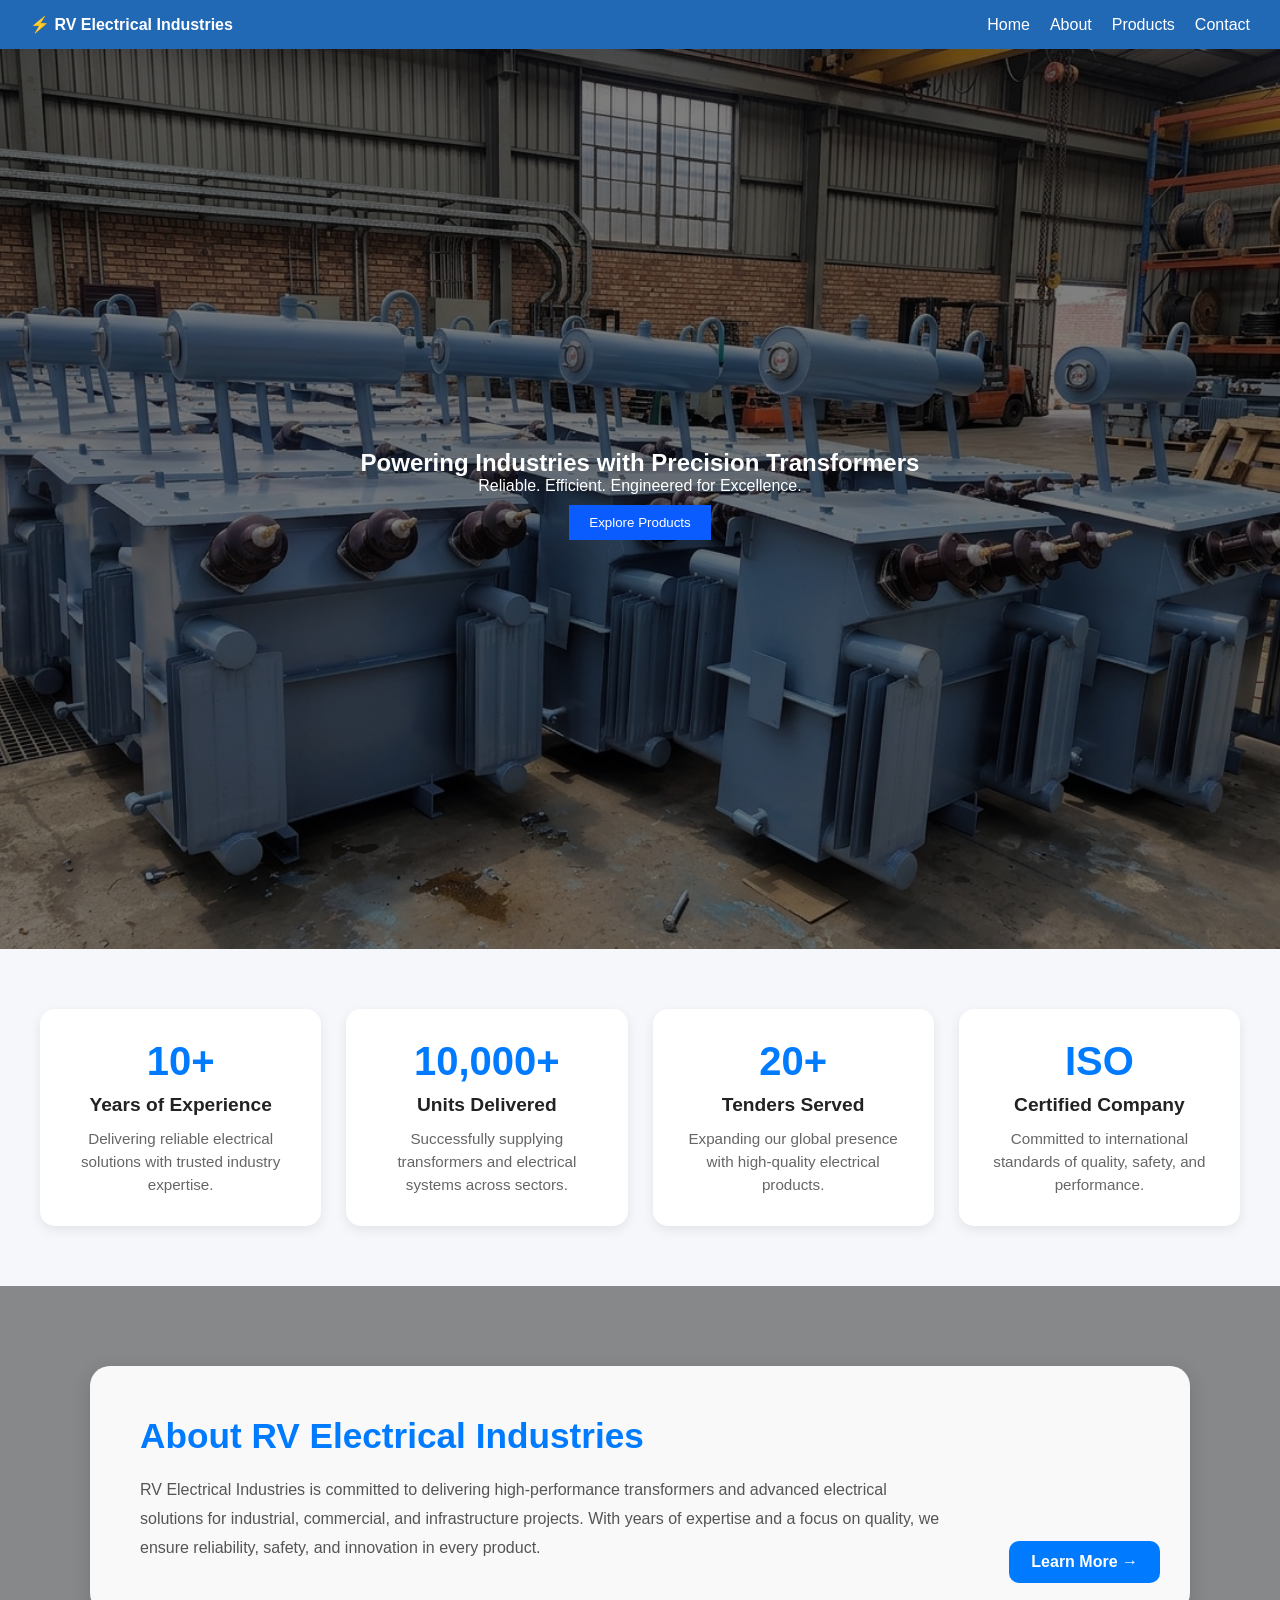
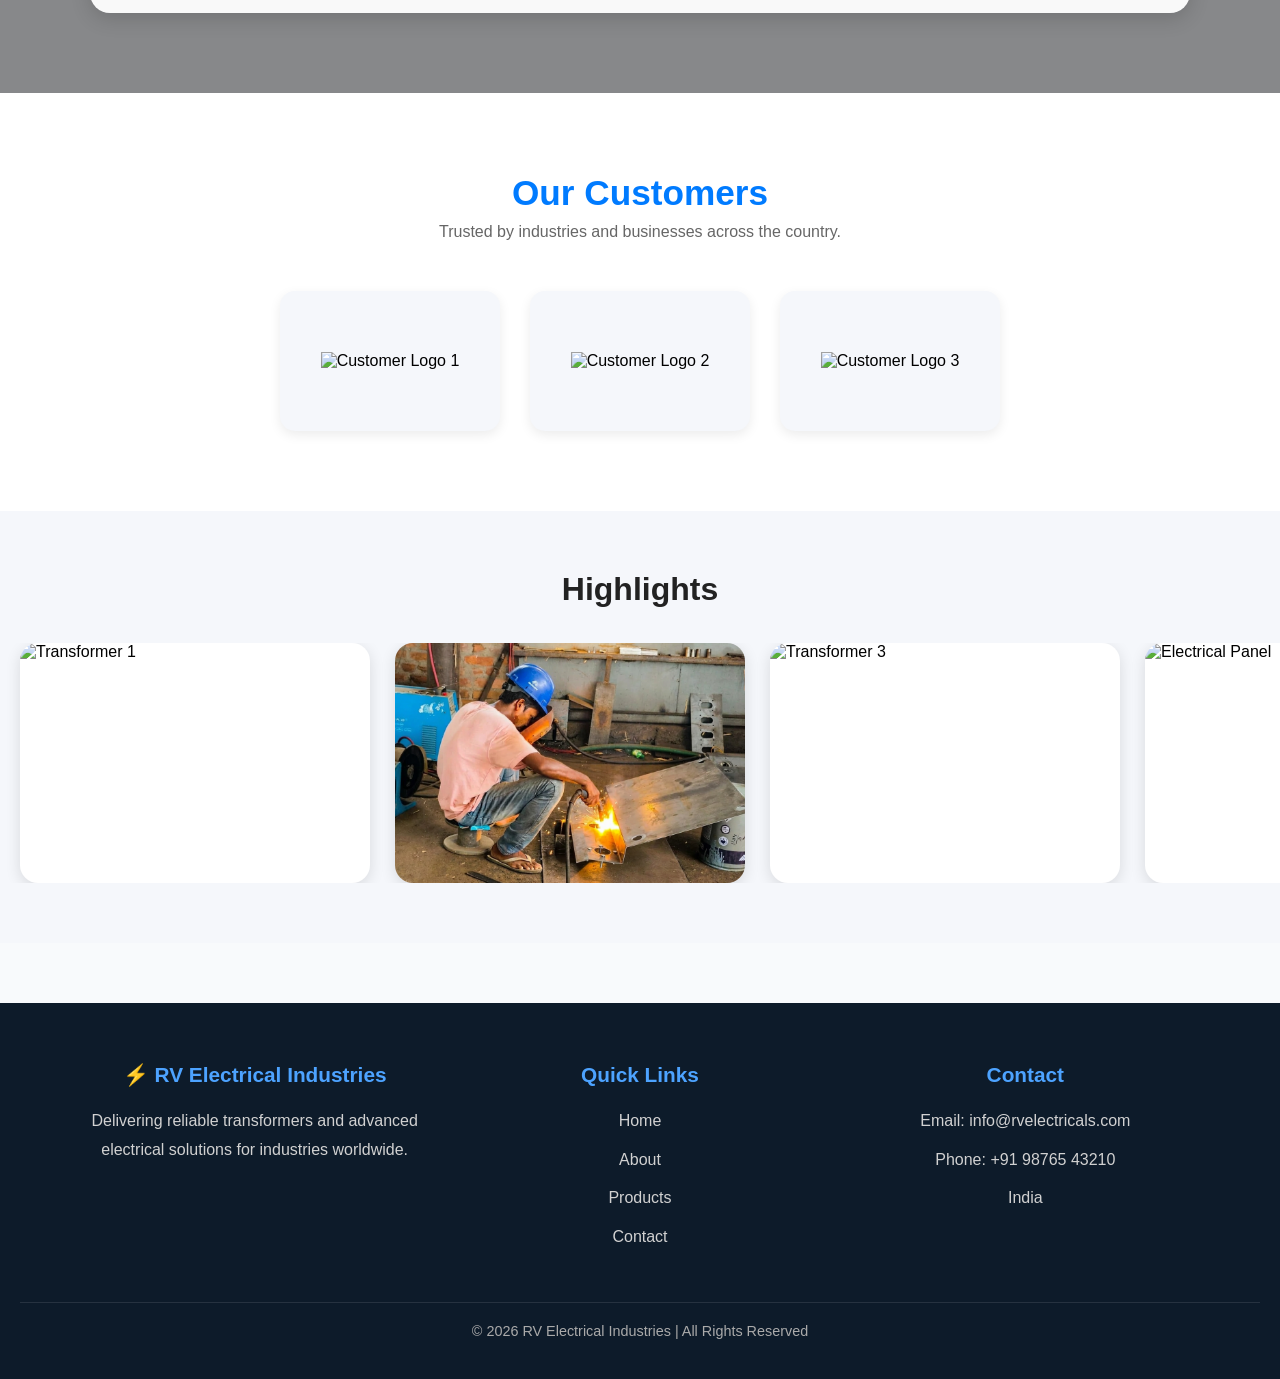
==== index.html @ 07678991 "Index page modif and images add" ====
<!DOCTYPE html>
<html lang="en">
<head>
  <meta charset="UTF-8">
  <title>RV Electrical Industries - Home</title>

  <link rel="stylesheet" href="css/styles.css">
  <script src="js/script.js" defer></script>

  <style>
    .hero {
      position: relative;
      height: 100vh;
      display: flex;
      align-items: center;
      justify-content: center;
      overflow: hidden;
      color: white;
      text-align: center;
    }

    /* Background Image Placeholder */
    .hero::before {
      content: "";
      position: absolute;
      inset: 0;

      /* INSERT IMAGE HERE */
      background-image: url("Images/Gemini_Generated_Image_.png");

      background-size: cover;
      background-position: center;
      background-repeat: no-repeat;

      filter: brightness(0.5);
      z-index: -1;
    }

    .hero-content {
      position: relative;
      z-index: 1;
    }
  </style>
</head>

<body>

<nav>
  <div><b>⚡ RV Electrical Industries</b></div>

  <div class="menu-toggle" onclick="toggleMenu()">☰</div>

  <ul id="navLinks">
    <li><a href="index.html">Home</a></li>
    <li><a href="about.html">About</a></li>
    <li><a href="products.html">Products</a></li>
    <li><a href="contact.html">Contact</a></li>
  </ul>
</nav>

<section class="hero">
  <div class="hero-content">
    <h1>Powering Industries with Precision Transformers</h1>
    <p>Reliable. Efficient. Engineered for Excellence.</p>

    <a href="products.html">
      <button class="btn btn-primary">Explore Products</button>
    </a>
  </div>
</section>
<section>
<div class="stats-section">

  <div class="stat-card">
    <h2>10+</h2>
    <h4>Years of Experience</h4>
    <p>Delivering reliable electrical solutions with trusted industry expertise.</p>
  </div>

  <div class="stat-card">
    <h2>10,000+</h2>
    <h4>Units Delivered</h4>
    <p>Successfully supplying transformers and electrical systems across sectors.</p>
  </div>

  <div class="stat-card">
    <h2>20+</h2>
    <h4>Tenders Served</h4>
    <p>Expanding our global presence with high-quality electrical products.</p>
  </div>

  <div class="stat-card">
    <h2>ISO</h2>
    <h4>Certified Company</h4>
    <p>Committed to international standards of quality, safety, and performance.</p>
  </div>

  </section>

<!-- About Section -->

<section class="about-section">

  <div class="about-card">

    <div class="about-content">

      <h2>About RV Electrical Industries</h2>

      <p>
        RV Electrical Industries is committed to delivering high-performance transformers
        and advanced electrical solutions for industrial, commercial, and
        infrastructure projects. With years of expertise and a focus on quality,
        we ensure reliability, safety, and innovation in every product.
      </p>

      <a href="about.html" class="about-btn">
        Learn More →
      </a>

    </div>

  </div>

</section>

<!-- Our Customers Section -->

<section class="customers-section">

  <h2 class="customers-title">Our Customers</h2>

  <p class="customers-subtitle">
    Trusted by industries and businesses across the country.
  </p>

  <div class="customers-container">

    <div class="customer-card">
      <img src="images/customer1.png" alt="Customer Logo 1">
    </div>

    <div class="customer-card">
      <img src="images/customer2.png" alt="Customer Logo 2">
    </div>

    <div class="customer-card">
      <img src="images/customer3.png" alt="Customer Logo 3">
    </div>

  </div>

</section>

  <!-- Auto Scrolling Image Cards Section -->
<section class="scroll-gallery">

  <h2 class="gallery-title">Highlights</h2>

  <div class="scroll-container">
    <div class="scroll-track">

      <!-- Cards -->
      <div class="image-card">
        <img src="C:\COMP\Prot2 CG\Images\Firefly_Gemini Flash_Enhance the lighting and enhance the overall dynamics of the photo 61702.png" alt="Transformer 1">
      </div>

      <div class="image-card">
        <img src="Images/Firefly_Gemini Flash_Make the subject wear a workers helmat and make it look aesthatically pleasing and do 90507.png" alt="Transformer 2">
      </div>

      <div class="image-card">
        <img src="C:\COMP\Prot2 CG\Images\Firefly_Gemini Flash_Just enhance and improve the lightings 439904.png" alt="Transformer 3">
      </div>

      <div class="image-card">
        <img src="C:\COMP\Prot2 CG\Images\Firefly_Gemini Flash_Just enhance and improve the lightings  620060.png" alt="Electrical Panel">
      </div>

      <div class="image-card">
        <img src="Images/Firefly_Gemini Flash_Just enhance and improve the lightings 439904.png" alt="Industrial Equipment">
      </div>

      <!-- Duplicate cards for smooth infinite scrolling -->

      <div class="image-card">
        <img src="C:\COMP\Prot2 CG\Images\Firefly_Gemini Flash_Enhance the lighting and enhance the overall dynamics of the photo 61702.png" alt="Transformer 1">
      </div>

      <div class="image-card">
        <img src="Images/Firefly_Gemini Flash_Make the subject wear a workers helmat and make it look aesthatically pleasing and do 90507.png" alt="Transformer 2">
      </div>

      <div class="image-card">
        <img src="C:\COMP\Prot2 CG\Images\Firefly_Gemini Flash_Just enhance and improve the lightings 439904.png" alt="Transformer 3">
      </div>

      <div class="image-card">
        <img src="C:\COMP\Prot2 CG\Images\Firefly_Gemini Flash_Just enhance and improve the lightings  620060.png" alt="Electrical Panel">
      </div>

      <div class="image-card">
        <img src="Images/Firefly_Gemini Flash_Just enhance and improve the lightings 439904.png" alt="Industrial Equipment">
      </div>

    </div>
  </div>

</section>
</div>

<footer class="footer">

  <div class="footer-container">

    <div class="footer-box">
      <h3>⚡ RV Electrical Industries</h3>
      <p>
        Delivering reliable transformers and advanced electrical
        solutions for industries worldwide.
      </p>
    </div>

    <div class="footer-box">
      <h3>Quick Links</h3>

      <a href="index.html">Home</a>
      <a href="about.html">About</a>
      <a href="products.html">Products</a>
      <a href="contact.html">Contact</a>
    </div>

    <div class="footer-box">
      <h3>Contact</h3>

      <p>Email: info@rvelectricals.com</p>
      <p>Phone: +91 98765 43210</p>
      <p>India</p>
    </div>

  </div>

  <div class="footer-bottom">
    <p>© 2026 RV Electrical Industries | All Rights Reserved</p>
  </div>

</footer>
</body>
</html>
---- css/styles.css ----
:root{
  --primary:#0b5cff;
  --dark:#0f172a;
  --bg:#f8fafc;
  --card:#ffffff;
}

*{
  margin:0;
  padding:0;
  box-sizing:border-box;
  font-family:Arial, sans-serif;
}

body{
  background:var(--bg);
    margin: 0;
  padding: 0;
}

/* NAVBAR */
nav{
  display:flex;
  justify-content:space-between;
  align-items:center;
  padding:15px 30px;
  background:#fff;
  box-shadow:0 2px 10px rgba(0,0,0,0.05);
}

nav ul{
  display:flex;
  gap:20px;
  list-style:none;
}

nav a{
  text-decoration:none;
  color:black;
}

.menu-toggle{
  display:none;
  cursor:pointer;
}

/* HERO */
.hero{
  height:80vh;
  background:url('https://imagehttps://stock.adobe.com/search?k=distribution+transformers.unsplash.com/photo-1581090700227-1e37b190418e') center/cover no-repeat;
  display:flex;
  justify-content:center;
  align-items:center;
  text-align:center;
  color:white;
  position:relative;
}

.hero::after{
  content:\"\"; position:absolute; inset:0;
  background:rgba(0,0,0,0.6);
}

.hero-content{
  position:relative;
  z-index:1;
}

.btn{
  padding:10px 20px;
  margin:10px;
  border:none;
  cursor:pointer;
}

.btn-primary{
  background:var(--primary);
  color:white;
}

/* GRID */
.grid{
  display:grid;
  gap:20px;
}

.products{
  grid-template-columns:repeat(auto-fit,minmax(220px,1fr));
}

.card{
  background:white;
  padding:20px;
  border-radius:10px;
  box-shadow:0 4px 10px rgba(0,0,0,0.1);
}

/* CONTACT */
form{
  max-width:500px;
  margin:auto;
  display:grid;
  gap:10px;
}

input, textarea{
  padding:10px;
}

/* FOOTER */
footer{
  background:var(--dark);
  color:white;
  text-align:center;
  padding:20px;
}

/* RESPONSIVE */
@media(max-width:768px){
  nav ul{
    display:none;
    flex-direction:column;
    position:absolute;
    background:white;
    top:60px;
    right:20px;
    padding:20px;
  }

  nav ul.active{
    display:flex;
  }

  .menu-toggle{
    display:block;
  }
}
nav {
  background-color: #2168b5; /* Blue background */
  padding: 15px 30px;
  display: flex;
  justify-content: space-between;
  align-items: center;
}

nav a,
nav b,
.menu-toggle {
  color: white;
  text-decoration: none;
}

.stats-section {
  display: grid;
  grid-template-columns: repeat(auto-fit, minmax(220px, 1fr));
  gap: 25px;
  padding: 60px 40px;
  background: #f5f7fb;
}

.stat-card {
  background: white;
  padding: 30px 25px;
  border-radius: 15px;
  text-align: center;
  box-shadow: 0 4px 12px rgba(0,0,0,0.08);
  transition: transform 0.3s ease;
}

.stat-card:hover {
  transform: translateY(-5px);
}

.stat-card h2 {
  font-size: 2.5rem;
  color: #007BFF;
  margin-bottom: 10px;
}

.stat-card h4 {
  font-size: 1.2rem;
  margin-bottom: 12px;
  color: #222;
}

.stat-card p {
  font-size: 0.95rem;
  color: #666;
  line-height: 1.5;
}

/* Full Width Scrolling Gallery */

.scroll-gallery {
  width: 100%;
  padding: 60px 0;
  background: #f5f7fb;
  overflow: hidden;
}

.gallery-title {
  text-align: center;
  font-size: 2rem;
  margin-bottom: 35px;
  color: #222;
}

.scroll-container {
  width: 100vw;          /* Full screen width */
  overflow: hidden;
}

.scroll-track {
  display: flex;
  gap: 25px;
  width: max-content;
  animation: scrollLeft 20s linear infinite;
  padding-left: 20px;
}

.image-card {
  width: 350px;
  height: 240px;
  flex-shrink: 0;
  border-radius: 18px;
  overflow: hidden;
  background: white;
  box-shadow: 0 4px 15px rgba(0,0,0,0.12);
}

.image-card img {
  width: 100%;
  height: 100%;
  object-fit: cover;
}

/* Infinite Smooth Scrolling */

@keyframes scrollLeft {
  from {
    transform: translateX(0);
  }

  to {
    transform: translateX(-50%);
  }
}

/* About Section */

.about-section {
  padding: 80px 20px;
  background: #f5f7fb;
  display: flex;
  justify-content: center;
}

.about-card {
  max-width: 1100px;
  width: 100%;
  background: white;
  border-radius: 20px;
  padding: 50px;
  box-shadow: 0 6px 20px rgba(0,0,0,0.1);
  position: relative;
  overflow: hidden;
}

.about-content h2 {
  font-size: 2.2rem;
  color: #007BFF;
  margin-bottom: 20px;
}

.about-content p {
  font-size: 1rem;
  line-height: 1.8;
  color: #555;
  max-width: 800px;
}

/* Button */

.about-btn {
  position: absolute;
  bottom: 30px;
  right: 30px;

  background: #007BFF;
  color: white;
  text-decoration: none;

  padding: 12px 22px;
  border-radius: 10px;

  font-weight: bold;
  transition: 0.3s ease;
}

.about-btn:hover {
  background: #0056cc;
  transform: translateY(-2px);
}

.scroll-gallery {
  display: block;
  clear: both;
}

/* Footer */

.footer {
  background: #0d1b2a;
  color: white;
  padding-top: 60px;
  margin-top: 60px;
}

.footer-container {
  width: 90%;
  max-width: 1200px;
  margin: auto;

  display: grid;
  grid-template-columns: repeat(auto-fit, minmax(250px, 1fr));
  gap: 40px;

  padding-bottom: 40px;
}

.footer-box h3 {
  margin-bottom: 20px;
  font-size: 1.3rem;
  color: #4da3ff;
}

.footer-box p,
.footer-box a {
  color: #d1d1d1;
  text-decoration: none;
  line-height: 1.8;
  display: block;
  margin-bottom: 10px;
}

.footer-box a:hover {
  color: white;
}

.footer-bottom {
  text-align: center;
  border-top: 1px solid rgba(255,255,255,0.1);
  padding: 20px;
  font-size: 0.9rem;
  color: #aaa;
}

/* Customers Section */

.customers-section {
  padding: 80px 20px;
  background: #ffffff;
  text-align: center;
}

.customers-title {
  font-size: 2.2rem;
  color: #007BFF;
  margin-bottom: 10px;
}

.customers-subtitle {
  color: #666;
  margin-bottom: 50px;
  font-size: 1rem;
}

.customers-container {
  display: flex;
  justify-content: center;
  gap: 30px;
  flex-wrap: wrap;
}

.customer-card {
  width: 220px;
  height: 140px;
  background: #f5f7fb;

  border-radius: 15px;

  display: flex;
  align-items: center;
  justify-content: center;

  box-shadow: 0 4px 12px rgba(0,0,0,0.08);

  transition: 0.3s ease;
}

.customer-card:hover {
  transform: translateY(-5px);
}

.customer-card img {
  max-width: 70%;
  max-height: 70%;
  object-fit: contain;
}

/* About Section */

.about-section {
  padding: 80px 20px;

  /* Banner Image */
  background-image: url(" C:\\COMP\\Prot2 CG\\Images\\Firefly_Gemini Flash_align the text in a straight horizontal manner keep the little 220477(1).png");

  background-size: cover;
  background-position: center;
  background-repeat: no-repeat;

  position: relative;

  display: flex;
  justify-content: center;
}

/* Dark Overlay */

.about-section::before {
  content: "";
  position: absolute;
  inset: 0;
  background: rgba(0,0,0,0.45);
}

/* Card */

.about-card {
  max-width: 1100px;
  width: 100%;

  background: rgba(255,255,255,0.95);

  border-radius: 20px;
  padding: 50px;

  box-shadow: 0 6px 20px rgba(0,0,0,0.15);

  position: relative;
  z-index: 1;
}
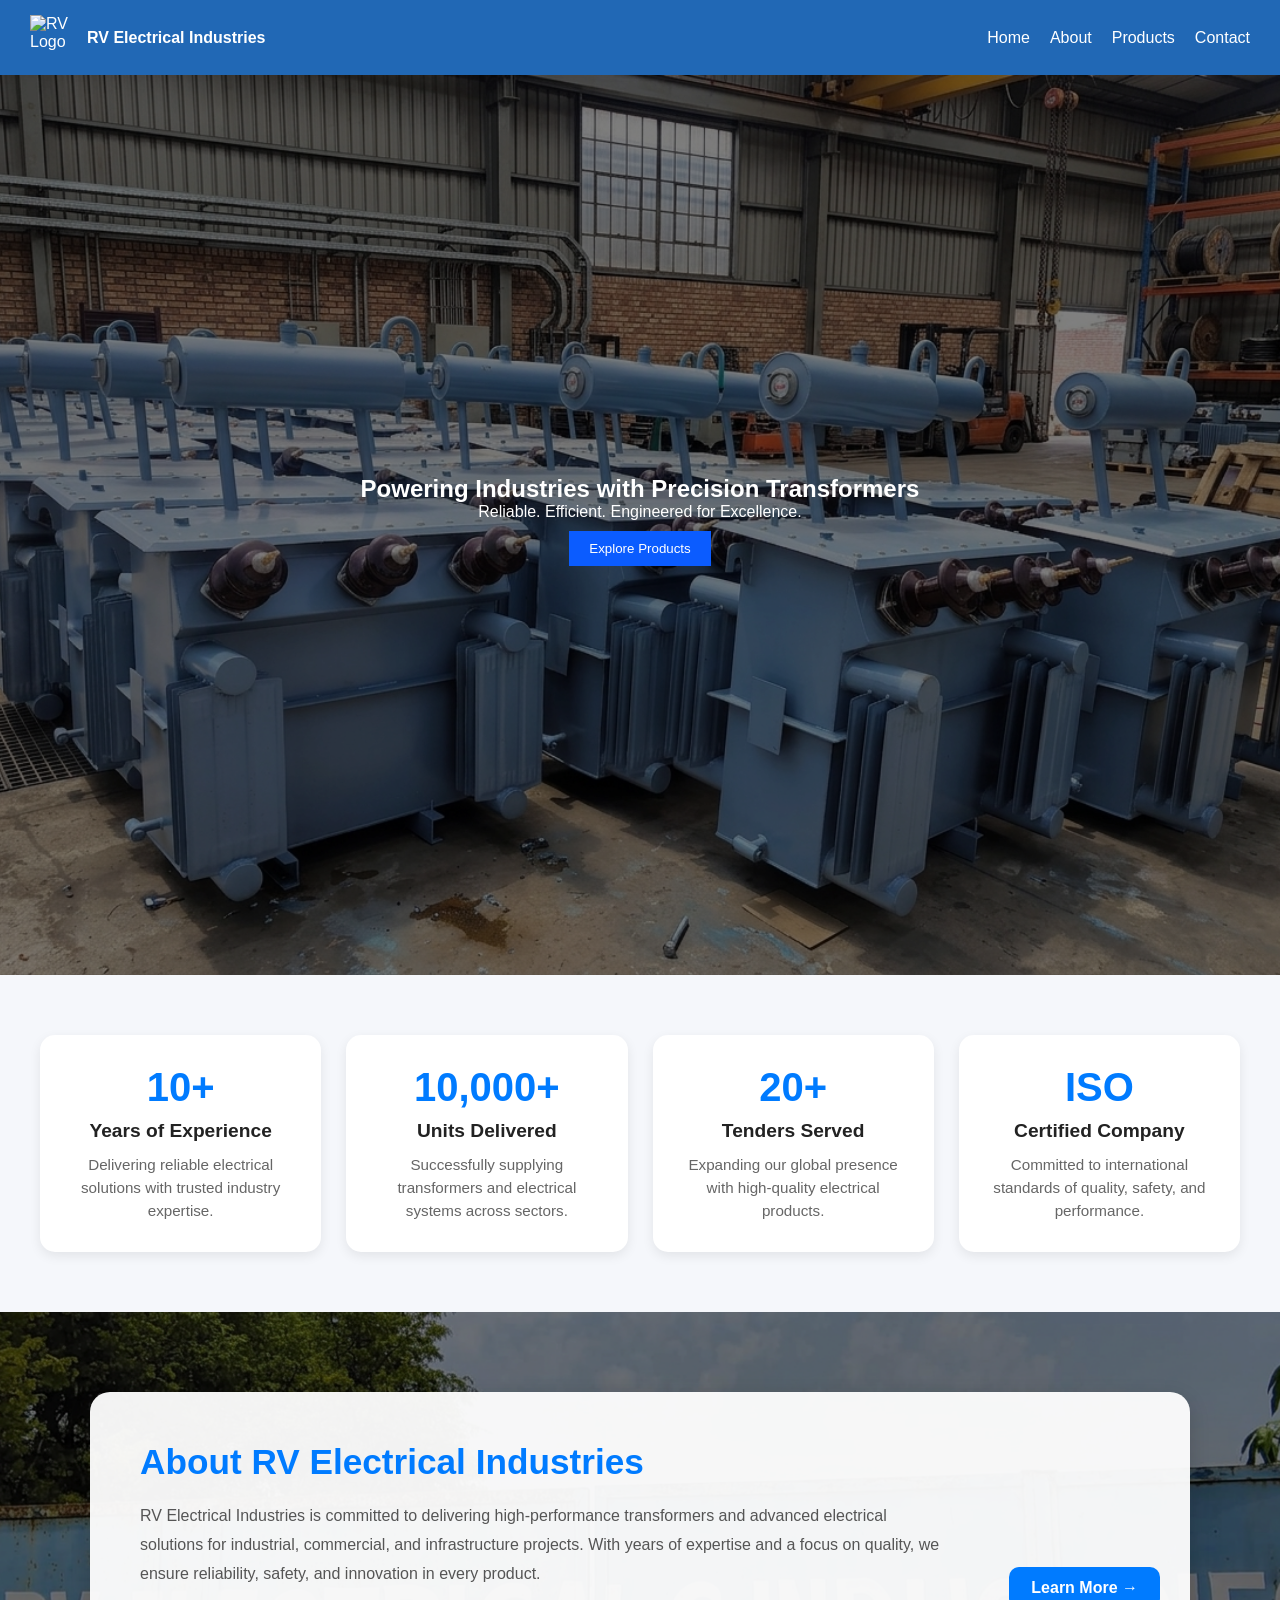
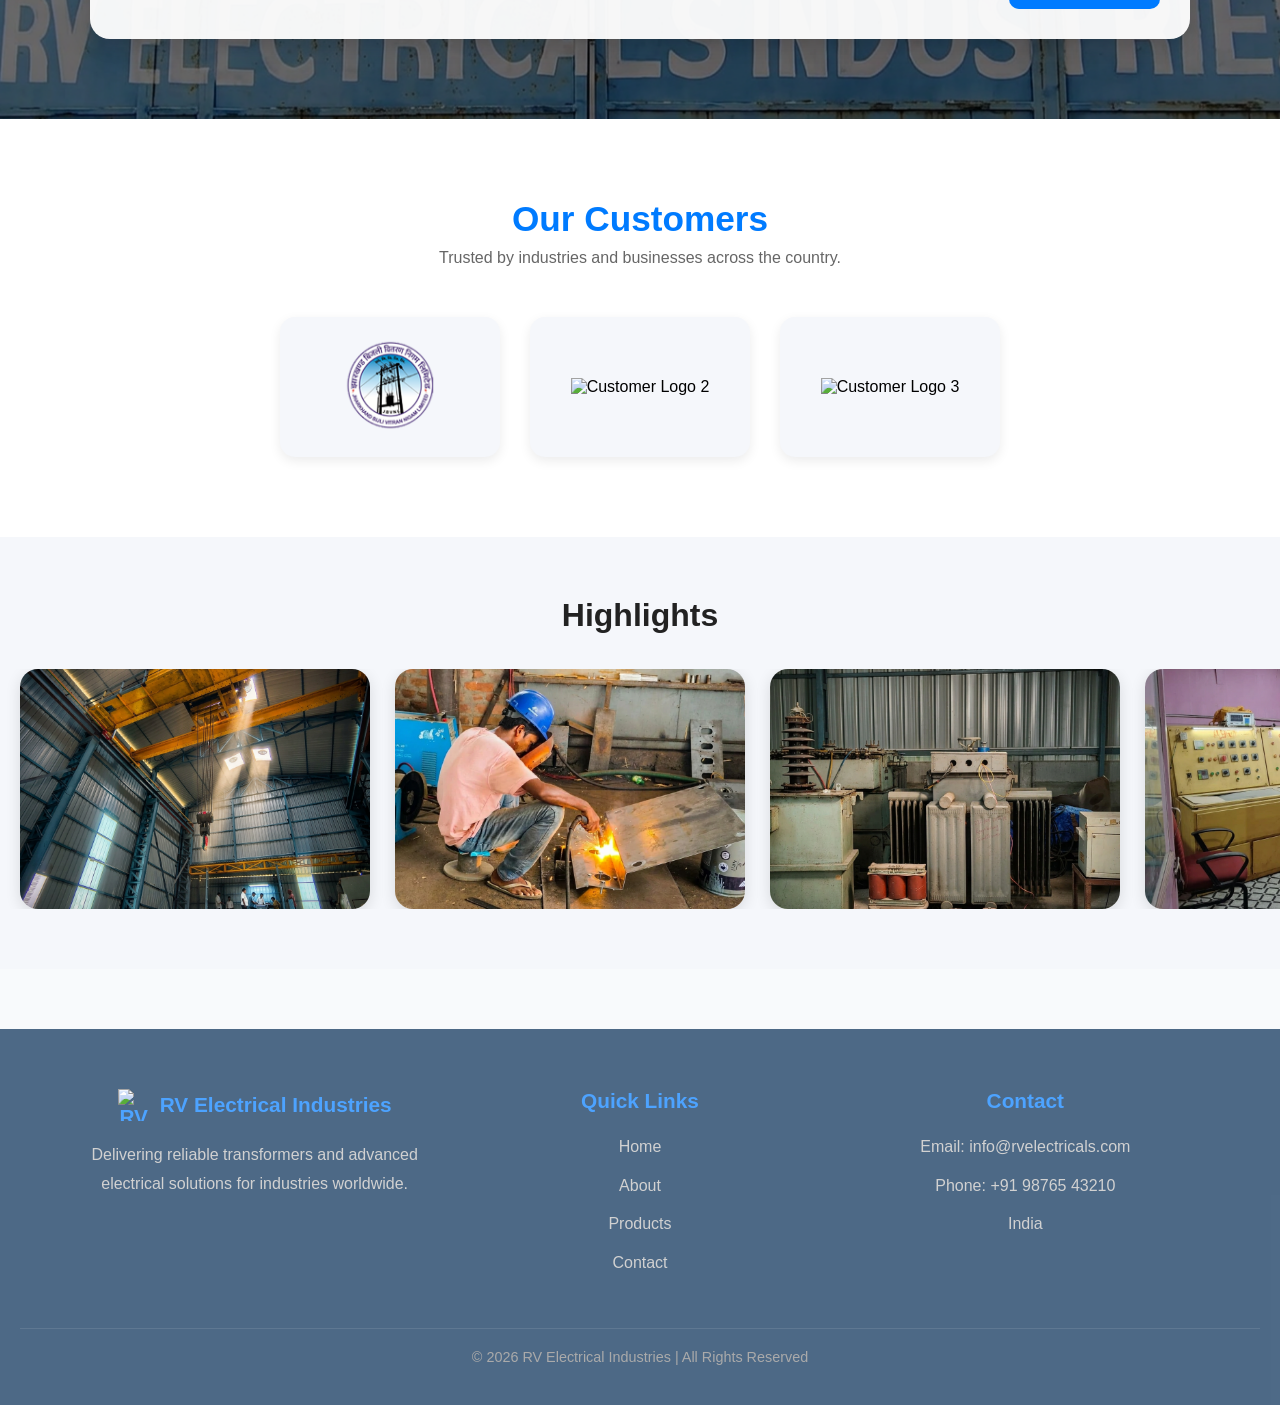
==== commit f2d40f88: "Chanages in the banner and colors" ====
--- a/index.html
+++ b/index.html
@@ -46,7 +46,14 @@
 <body>
 
 <nav>
-  <div><b>⚡ RV Electrical Industries</b></div>
+
+  <div class="logo-section">
+
+    <img src="Images\Firefly.png" alt="RV Logo" class="logo">
+
+    <b>RV Electrical Industries</b>
+
+  </div>
 
   <div class="menu-toggle" onclick="toggleMenu()">☰</div>
 
@@ -56,6 +63,7 @@
     <li><a href="products.html">Products</a></li>
     <li><a href="contact.html">Contact</a></li>
   </ul>
+
 </nav>
 
 <section class="hero">
@@ -137,7 +145,7 @@
   <div class="customers-container">
 
     <div class="customer-card">
-      <img src="images/customer1.png" alt="Customer Logo 1">
+      <img src="Images\JBVNL_logo.png" alt="Customer Logo 1">
     </div>
 
     <div class="customer-card">
@@ -162,7 +170,7 @@
 
       <!-- Cards -->
       <div class="image-card">
-        <img src="C:\COMP\Prot2 CG\Images\Firefly_Gemini Flash_Enhance the lighting and enhance the overall dynamics of the photo 61702.png" alt="Transformer 1">
+        <img src="Images\Firefly_Gemini Flash_Enhance the lighting and enhance the overall dynamics of the photo 61702.png" alt="Transformer 1">
       </div>
 
       <div class="image-card">
@@ -170,11 +178,11 @@
       </div>
 
       <div class="image-card">
-        <img src="C:\COMP\Prot2 CG\Images\Firefly_Gemini Flash_Just enhance and improve the lightings 439904.png" alt="Transformer 3">
-      </div>
-
-      <div class="image-card">
-        <img src="C:\COMP\Prot2 CG\Images\Firefly_Gemini Flash_Just enhance and improve the lightings  620060.png" alt="Electrical Panel">
+        <img src="Images\Firefly_Gemini Flash_Just enhance and improve the lightings 439904.png" alt="Transformer 3">
+      </div>
+
+      <div class="image-card">
+        <img src="Images\Firefly_Gemini Flash_Just enhance and improve the lightings  620060.png" alt="Electrical Panel">
       </div>
 
       <div class="image-card">
@@ -184,7 +192,9 @@
       <!-- Duplicate cards for smooth infinite scrolling -->
 
       <div class="image-card">
-        <img src="C:\COMP\Prot2 CG\Images\Firefly_Gemini Flash_Enhance the lighting and enhance the overall dynamics of the photo 61702.png" alt="Transformer 1">
+        <img src="
+        
+        Images\Firefly_Gemini Flash_Enhance the lighting and enhance the overall dynamics of the photo 61702.png" alt="Transformer 1">
       </div>
 
       <div class="image-card">
@@ -192,11 +202,11 @@
       </div>
 
       <div class="image-card">
-        <img src="C:\COMP\Prot2 CG\Images\Firefly_Gemini Flash_Just enhance and improve the lightings 439904.png" alt="Transformer 3">
-      </div>
-
-      <div class="image-card">
-        <img src="C:\COMP\Prot2 CG\Images\Firefly_Gemini Flash_Just enhance and improve the lightings  620060.png" alt="Electrical Panel">
+        <img src="Images\Firefly_Gemini Flash_Just enhance and improve the lightings 439904.png" alt="Transformer 3">
+      </div>
+
+      <div class="image-card">
+        <img src="Images\Firefly_Gemini Flash_Just enhance and improve the lightings  620060.png" alt="Electrical Panel">
       </div>
 
       <div class="image-card">
@@ -214,7 +224,7 @@
   <div class="footer-container">
 
     <div class="footer-box">
-      <h3>⚡ RV Electrical Industries</h3>
+      <h3><img src="Images/Firefly.png" alt="RV Logo" class="footer-logo"> RV Electrical Industries</h3>
       <p>
         Delivering reliable transformers and advanced electrical
         solutions for industries worldwide.
--- a/css/styles.css
+++ b/css/styles.css
@@ -42,6 +42,21 @@
 .menu-toggle{
   display:none;
   cursor:pointer;
+}
+
+/* Logo Section */
+
+.logo-section {
+  display: flex;
+  align-items: center;
+  gap: 12px;
+  color: white;
+}
+
+.logo {
+  width: 45px;
+  height: 45px;
+  object-fit: contain;
 }
 
 /* HERO */
@@ -310,7 +325,7 @@
 /* Footer */
 
 .footer {
-  background: #0d1b2a;
+  background: #082f57b5;
   color: white;
   padding-top: 60px;
   margin-top: 60px;
@@ -332,6 +347,15 @@
   margin-bottom: 20px;
   font-size: 1.3rem;
   color: #4da3ff;
+  display: inline-flex;
+  align-items: center;
+  gap: 10px;
+}
+
+.footer-logo {
+  width: 32px;
+  height: 32px;
+  object-fit: contain;
 }
 
 .footer-box p,
@@ -414,7 +438,7 @@
   padding: 80px 20px;
 
   /* Banner Image */
-  background-image: url(" C:\\COMP\\Prot2 CG\\Images\\Firefly_Gemini Flash_align the text in a straight horizontal manner keep the little 220477(1).png");
+  background-image: url("CSS Images/Firefly_Gemini Flash_align the text in a straight horizontal manner keep the little 220477(1).png");
 
   background-size: cover;
   background-position: center;
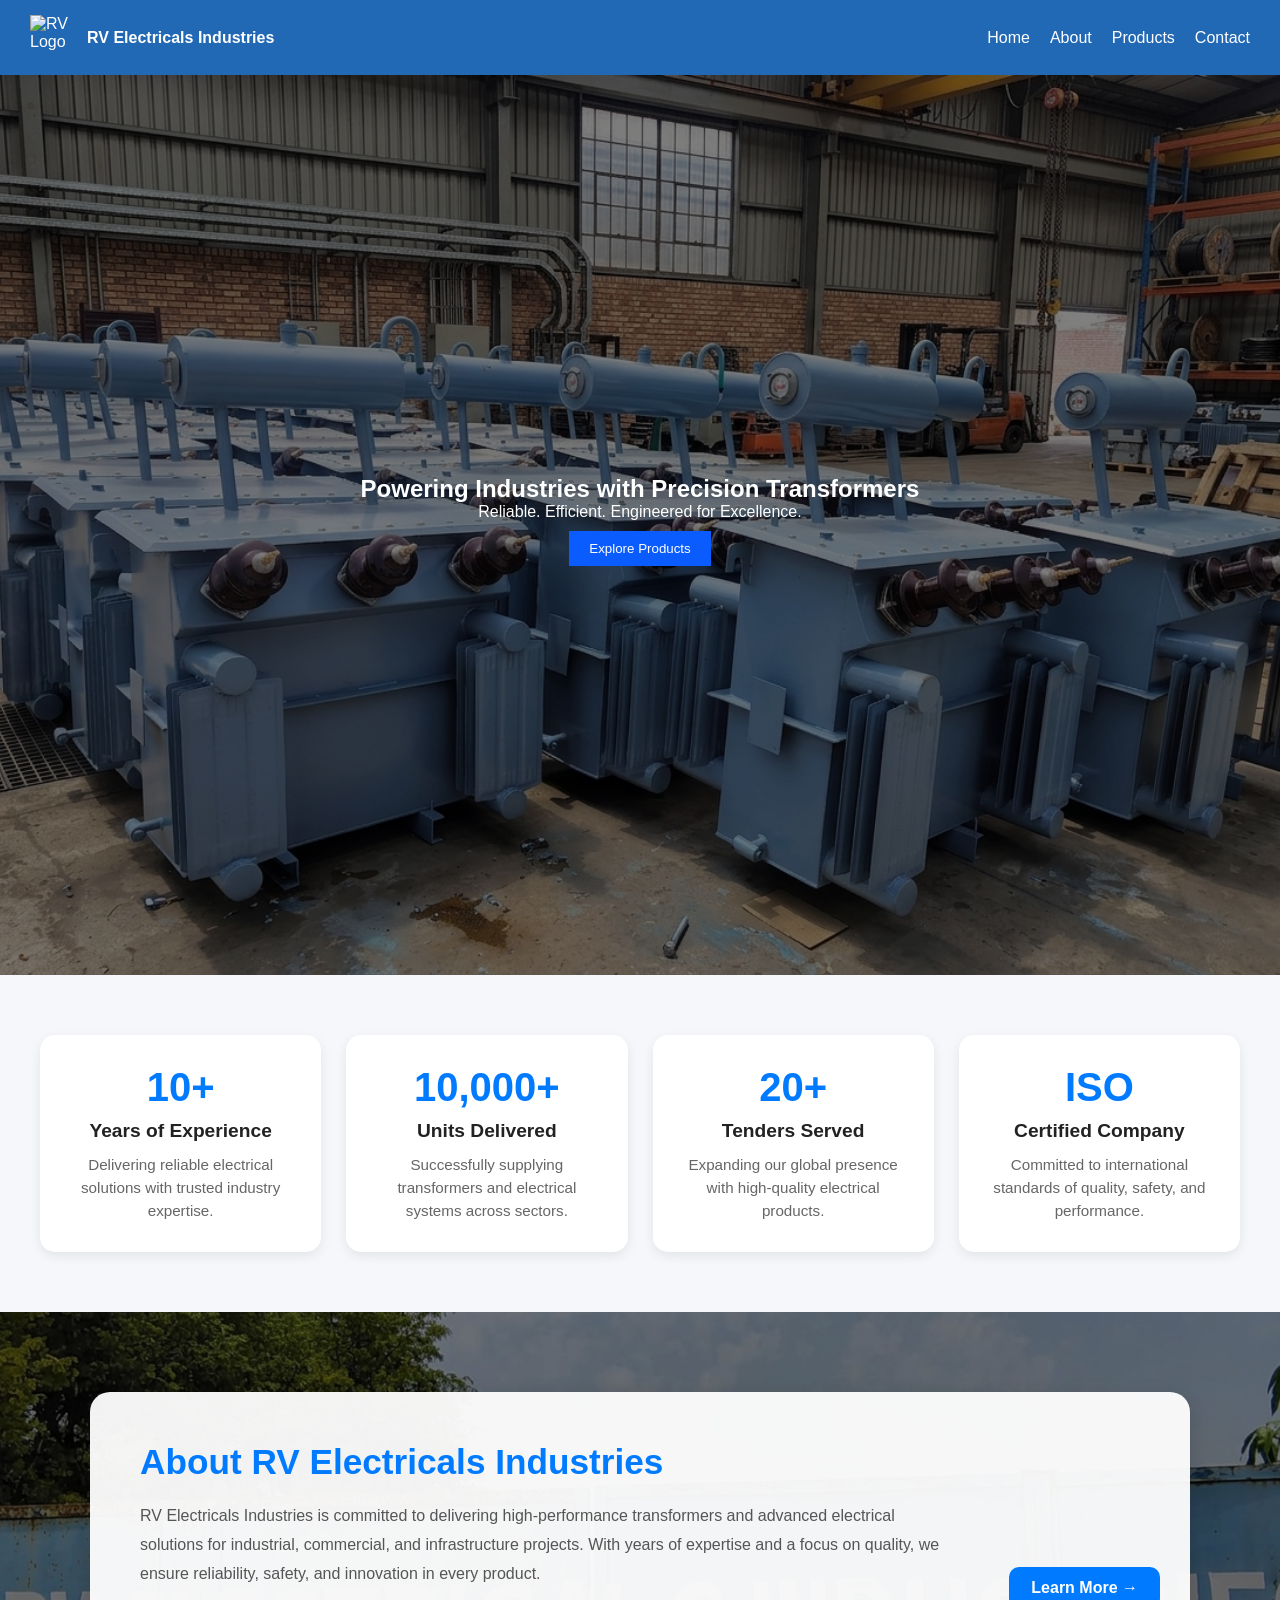
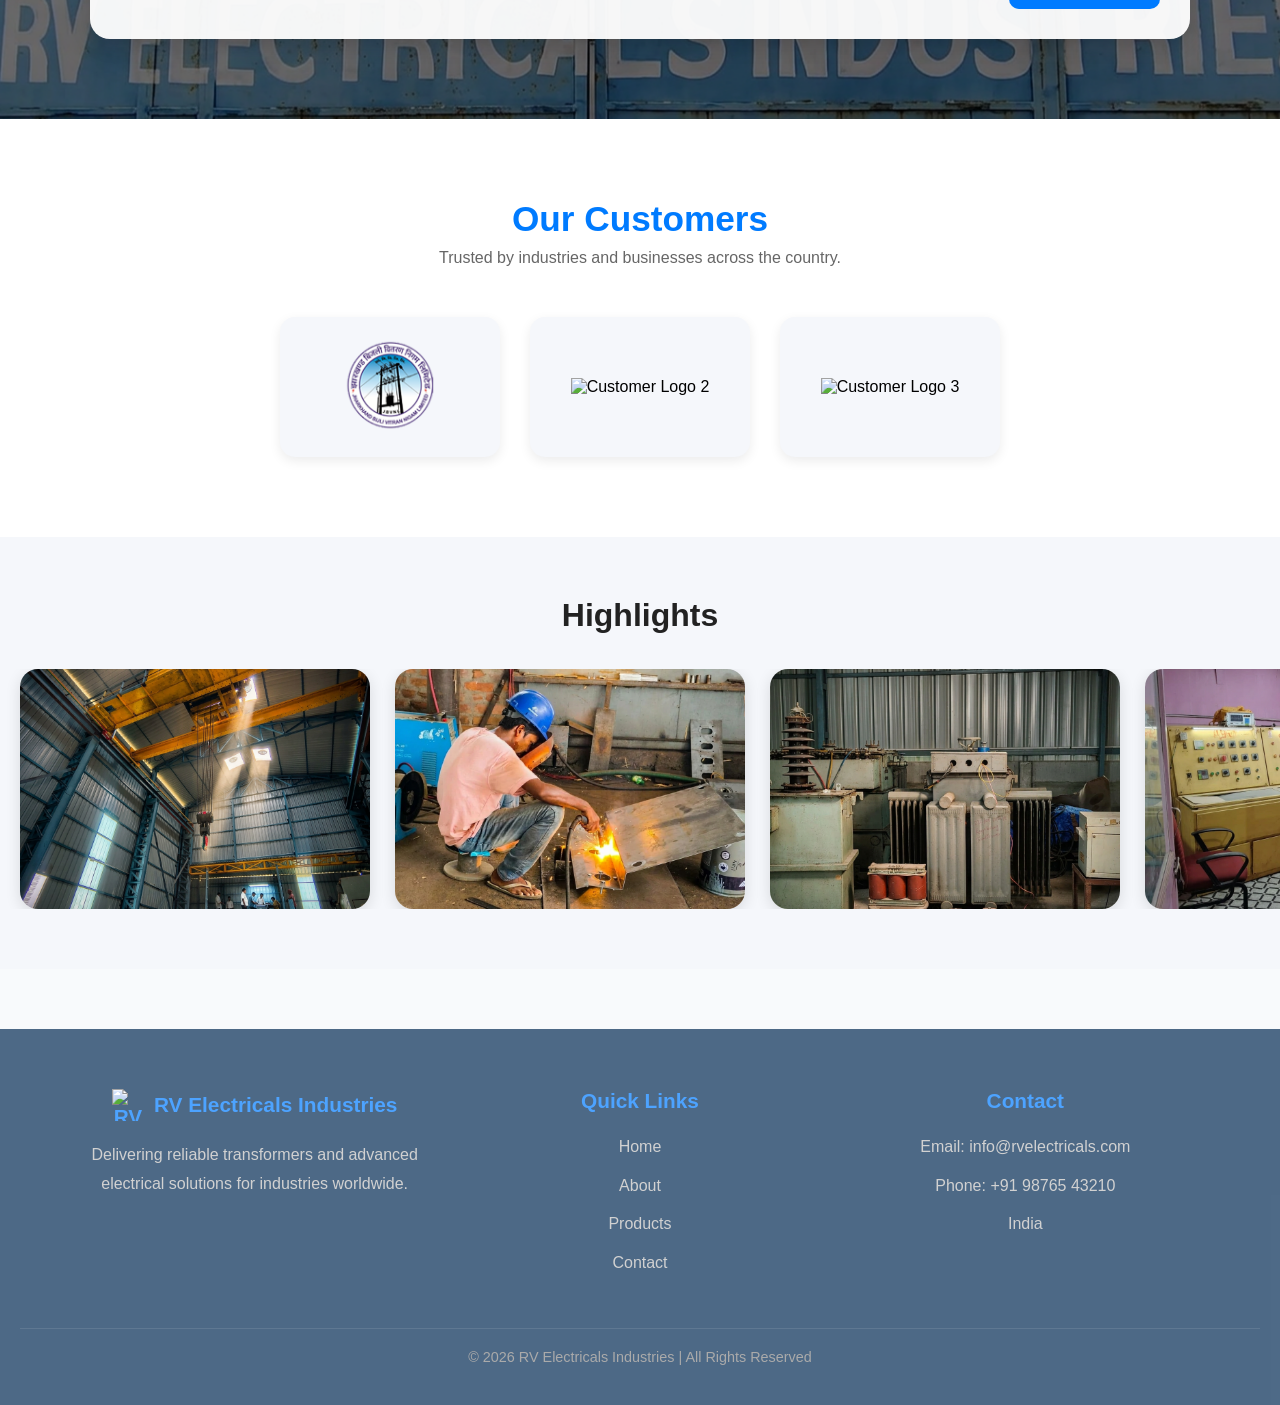
==== commit 82e9e35d: "Update ed name" ====
--- a/index.html
+++ b/index.html
@@ -2,7 +2,7 @@
 <html lang="en">
 <head>
   <meta charset="UTF-8">
-  <title>RV Electrical Industries - Home</title>
+  <title>RV Electricals Industries - Home</title>
 
   <link rel="stylesheet" href="css/styles.css">
   <script src="js/script.js" defer></script>
@@ -51,7 +51,7 @@
 
     <img src="Images\Firefly.png" alt="RV Logo" class="logo">
 
-    <b>RV Electrical Industries</b>
+    <b>RV Electricals Industries</b>
 
   </div>
 
@@ -113,10 +113,10 @@
 
     <div class="about-content">
 
-      <h2>About RV Electrical Industries</h2>
+      <h2>About RV Electricals Industries</h2>
 
       <p>
-        RV Electrical Industries is committed to delivering high-performance transformers
+        RV Electricals Industries is committed to delivering high-performance transformers
         and advanced electrical solutions for industrial, commercial, and
         infrastructure projects. With years of expertise and a focus on quality,
         we ensure reliability, safety, and innovation in every product.
@@ -224,7 +224,7 @@
   <div class="footer-container">
 
     <div class="footer-box">
-      <h3><img src="Images/Firefly.png" alt="RV Logo" class="footer-logo"> RV Electrical Industries</h3>
+      <h3><img src="Images/Firefly.png" alt="RV Logo" class="footer-logo"> RV Electricals Industries</h3>
       <p>
         Delivering reliable transformers and advanced electrical
         solutions for industries worldwide.
@@ -251,9 +251,9 @@
   </div>
 
   <div class="footer-bottom">
-    <p>© 2026 RV Electrical Industries | All Rights Reserved</p>
+    <p>© 2026 RV Electricals Industries | All Rights Reserved</p>
   </div>
 
 </footer>
 </body>
-</html>+</html>
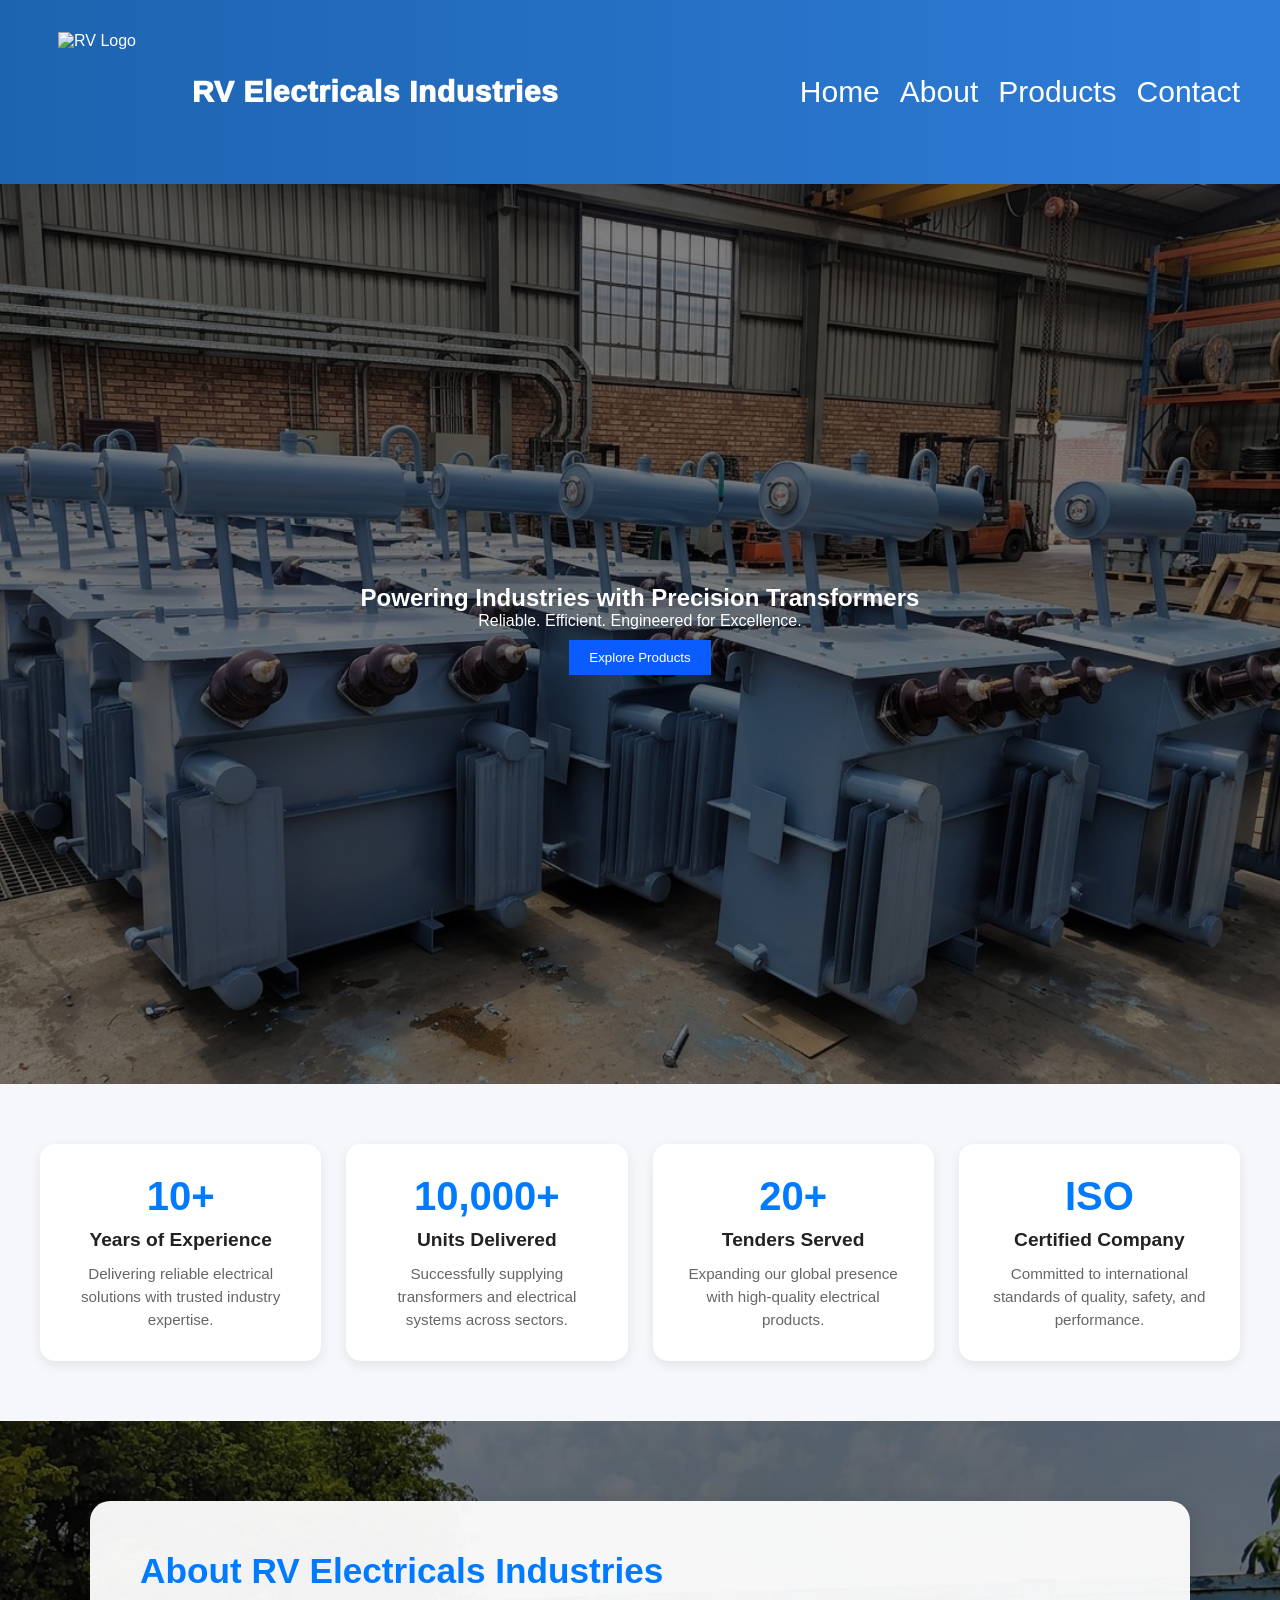
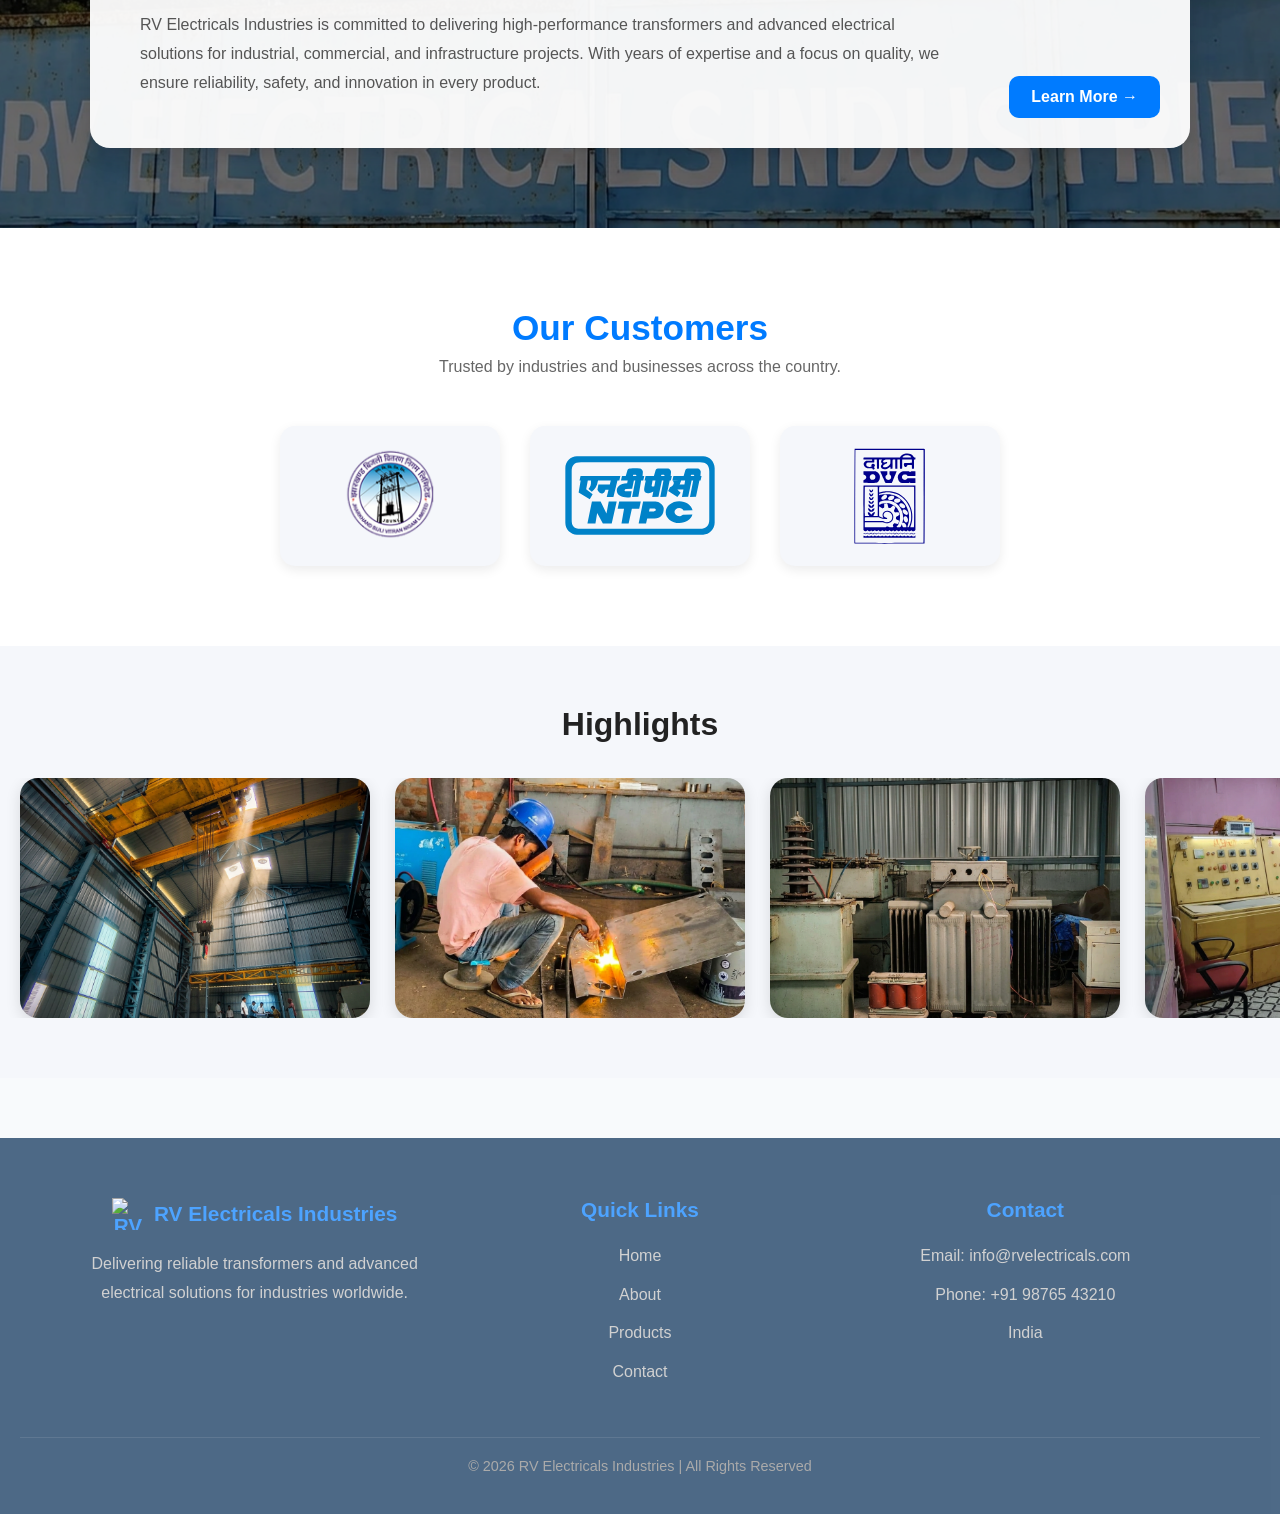
==== commit 9fe0e424: "Nav broad2" ====
--- a/index.html
+++ b/index.html
@@ -149,11 +149,11 @@
     </div>
 
     <div class="customer-card">
-      <img src="images/customer2.png" alt="Customer Logo 2">
+      <img src="Images\National_Thermal_Power_logo.svg" alt="Customer Logo 2">
     </div>
 
     <div class="customer-card">
-      <img src="images/customer3.png" alt="Customer Logo 3">
+      <img src="Images\Damodar_Valley_Corporation_Logo.svg" alt="Customer Logo 3">
     </div>
 
   </div>
--- a/css/styles.css
+++ b/css/styles.css
@@ -37,6 +37,7 @@
 nav a{
   text-decoration:none;
   color:black;
+  font-size: 30px;
 }
 
 .menu-toggle{
@@ -49,14 +50,22 @@
 .logo-section {
   display: flex;
   align-items: center;
-  gap: 12px;
+  gap: 14px;
+  padding: 12px 18px;
+  border-radius: 14px;
   color: white;
 }
 
 .logo {
-  width: 45px;
-  height: 45px;
+  width: 120px;
+  height: 120px;
   object-fit: contain;
+}
+
+nav b {
+  font-size: 30px;
+  font-weight: 1000;
+  letter-spacing: 0.02em;
 }
 
 /* HERO */
@@ -151,11 +160,12 @@
   }
 }
 nav {
-  background-color: #2168b5; /* Blue background */
-  padding: 15px 30px;
+  background: linear-gradient(90deg, #1d64b0 0%, #2f7cd8 100%);
+  padding: 20px 40px;
   display: flex;
   justify-content: space-between;
   align-items: center;
+  min-height: 96px;
 }
 
 nav a,
@@ -474,4 +484,195 @@
 
   position: relative;
   z-index: 1;
+}
+
+.products-page{
+
+    width:90%;
+    max-width:1300px;
+
+    margin:auto;
+
+    padding:80px 0;
+
+    background:white;
+}
+
+
+.product-item{
+
+    display:flex;
+
+    align-items:center;
+
+    justify-content:space-between;
+
+    gap:100px;
+
+    min-height:85vh;
+
+    padding:60px 0;
+
+    opacity:0;
+
+    transform:translateY(80px);
+
+    transition:opacity 1.2s ease,
+               transform 1.2s ease;
+
+}
+
+
+.product-item.show{
+
+    opacity:1;
+
+    transform:translateY(0);
+
+}
+
+
+.reverse{
+
+    flex-direction:row-reverse;
+
+}
+
+
+.product-image{
+
+    flex:1;
+
+    display:flex;
+
+    justify-content:center;
+
+    align-items:center;
+
+    position:relative;
+
+}
+
+
+.product-image img{
+
+    width:100%;
+
+    max-width:650px;
+
+    height:auto;
+
+    object-fit:contain;
+
+    transition:transform 0.8s ease, opacity 0.8s ease;
+
+    filter:drop-shadow(0 20px 35px rgba(0,0,0,0.12));
+
+    opacity:0.95;
+
+}
+
+
+.product-content{
+
+    flex:1;
+
+}
+
+
+.product-content h2{
+
+    font-size:42px;
+
+    color:#0066cc;
+
+    margin-bottom:20px;
+
+}
+
+
+.product-content p{
+
+    font-size:18px;
+
+    line-height:1.8;
+
+    color:#555;
+
+}
+
+
+.product-btn{
+
+    display:inline-block;
+
+    margin-top:30px;
+
+    padding:14px 28px;
+
+    background:#0066cc;
+
+    color:white;
+
+    text-decoration:none;
+
+    border-radius:8px;
+
+}
+
+
+.product-btn:hover{
+
+    background:#004f9f;
+
+}
+
+
+@media(max-width:900px){
+
+.product-item{
+
+flex-direction:column;
+
+text-align:center;
+
+gap:40px;
+
+}
+
+.reverse{
+
+flex-direction:column;
+
+}
+.product-image::before{
+
+    content:"";
+
+    position:absolute;
+
+    width:420px;
+
+    height:420px;
+
+    background:radial-gradient(circle,
+    rgba(0,123,255,0.12) 0%,
+    rgba(255,255,255,0) 70%);
+
+    border-radius:50%;
+
+    z-index:-1;
+
+}
+
+.product-item:hover .product-image img{
+
+    transform:scale(1.05);
+
+    opacity:1;
+
+}
+
+
+
 }
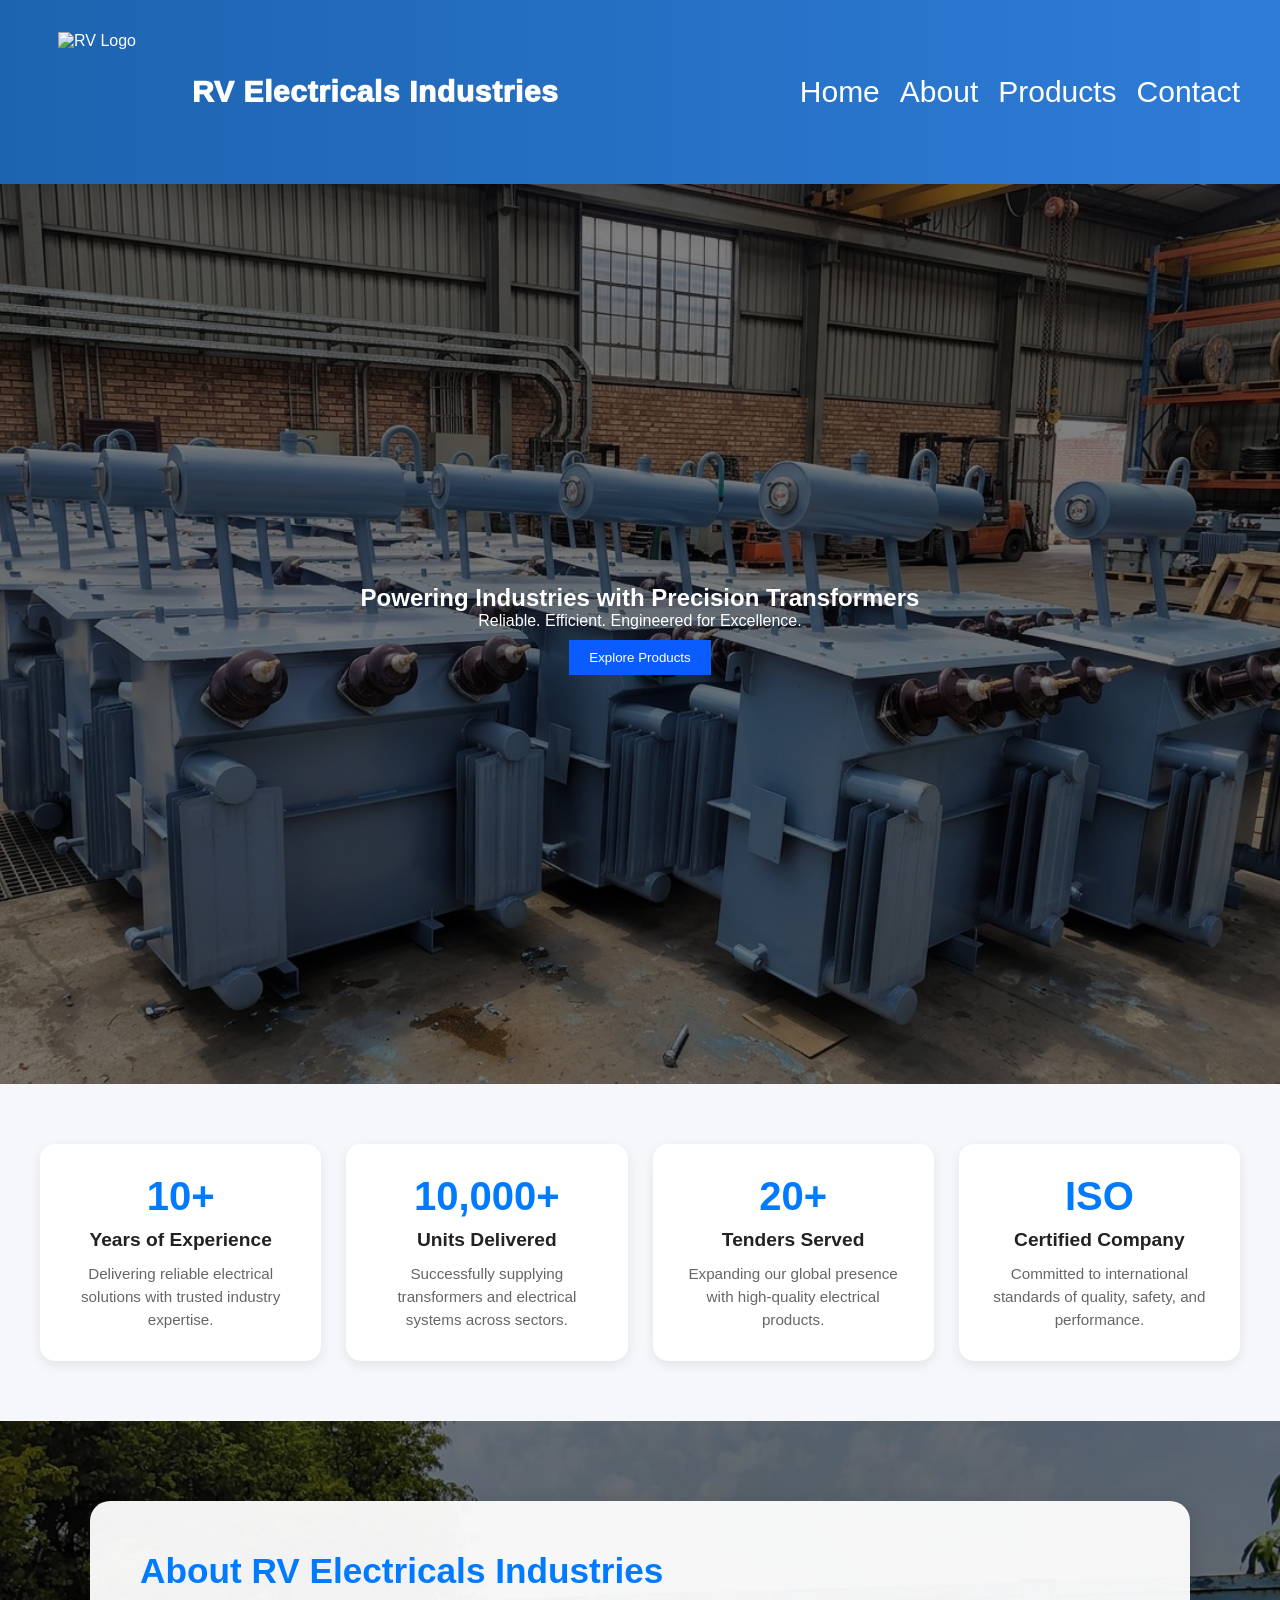
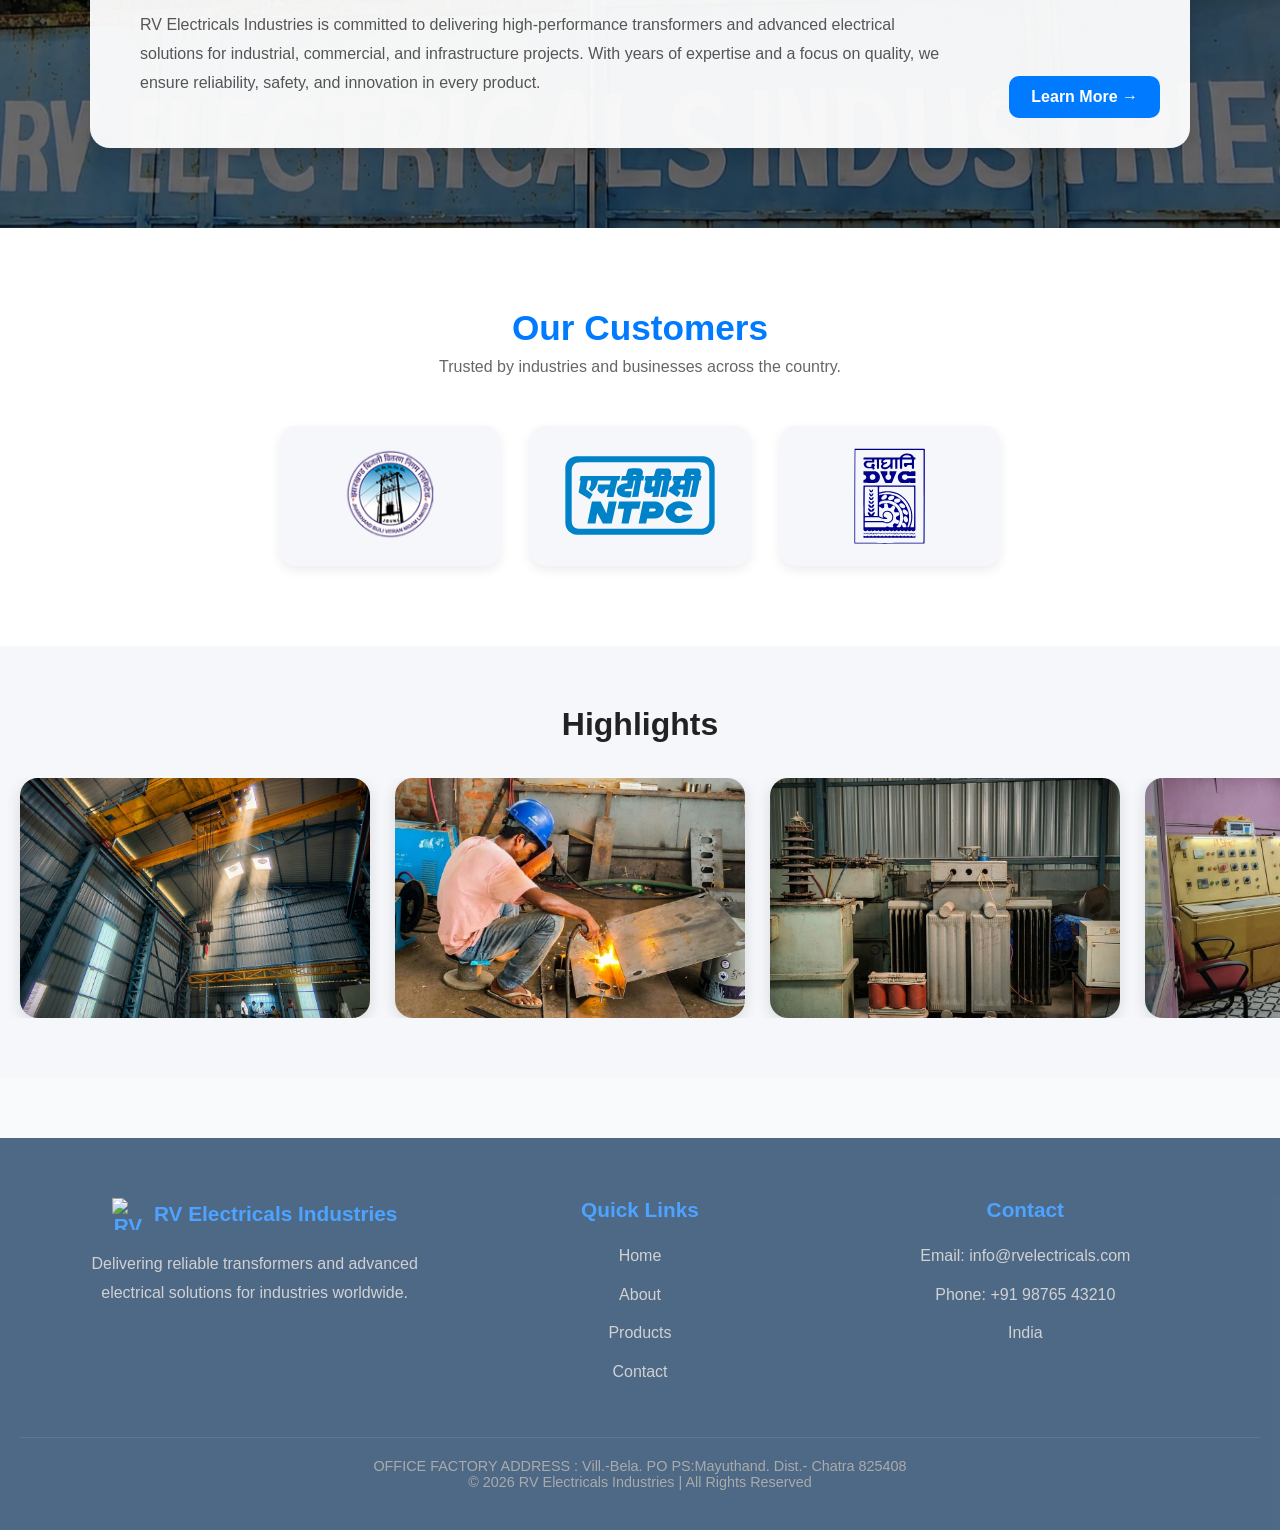
==== commit 20a589a4: "About update 2" ====
--- a/index.html
+++ b/index.html
@@ -251,6 +251,7 @@
   </div>
 
   <div class="footer-bottom">
+    <p>OFFICE FACTORY ADDRESS : Vill.-Bela. PO PS:Mayuthand. Dist.- Chatra 825408</p>
     <p>© 2026 RV Electricals Industries | All Rights Reserved</p>
   </div>
 
